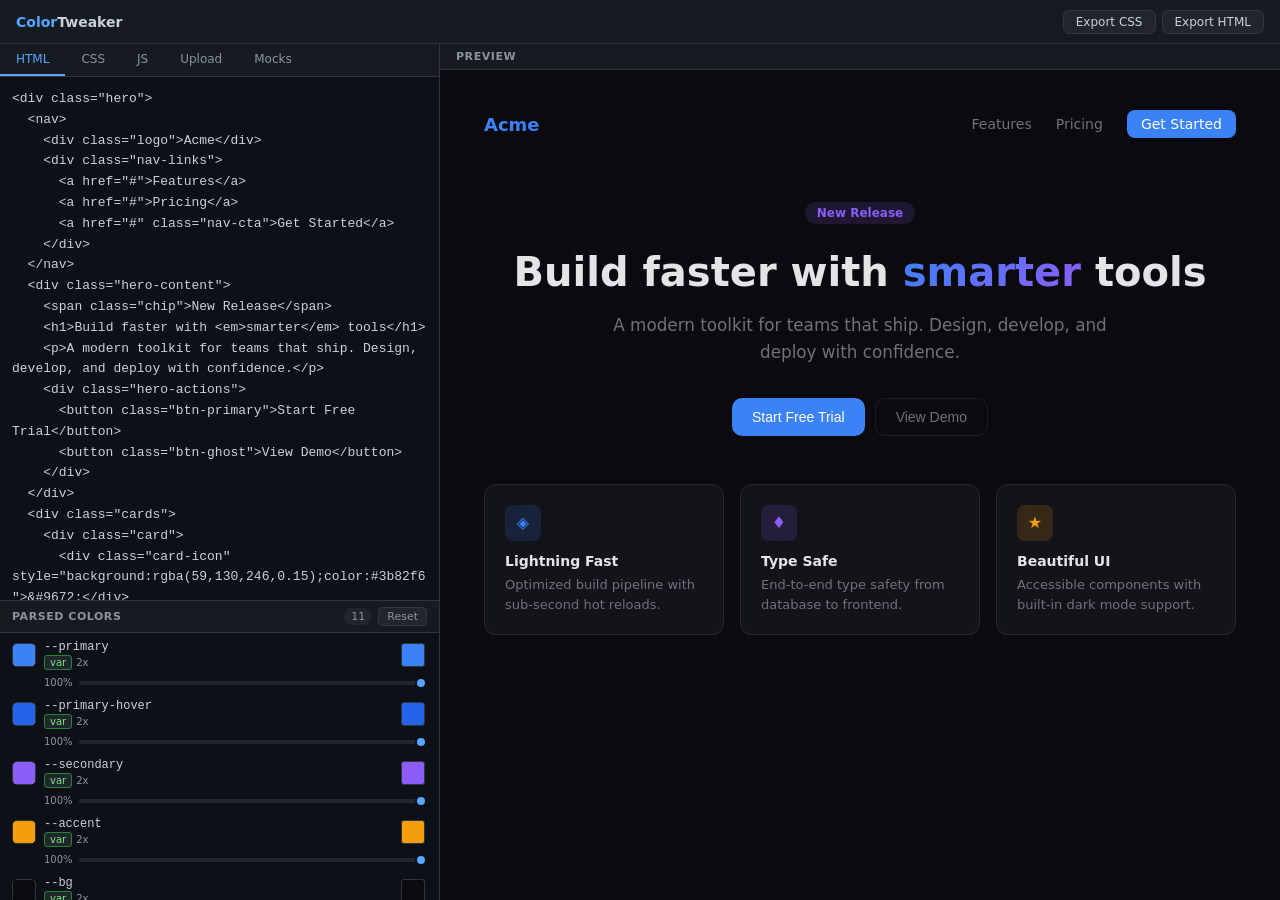
==== color-tweaker/index.html @ cce17941 "Temporary .html deleted" ====
<!DOCTYPE html>
<html lang="en">
<head>
<meta charset="UTF-8">
<meta name="viewport" content="width=device-width, initial-scale=1.0">
<title>ColorTweaker</title>
<link rel="stylesheet" href="styles.css">
</head>
<body>
<div id="app">
  <header>
    <h1><span>Color</span>Tweaker</h1>
    <div class="toolbar">
      <button class="btn" id="btn-export-css">Export CSS</button>
      <button class="btn" id="btn-export-html">Export HTML</button>
    </div>
  </header>
  <main>
    <div class="editor-panel">
      <div class="tabs" id="tabs">
        <button class="tab active" data-tab="html">HTML</button>
        <button class="tab" data-tab="css">CSS</button>
        <button class="tab" data-tab="js">JS</button>
        <button class="tab" data-tab="upload">Upload</button>
        <button class="tab" data-tab="mocks">Mocks<span id="mock-badge"></span></button>
      </div>
      <div class="editor-wrap">
        <textarea id="ed-html" spellcheck="false"></textarea>
        <textarea id="ed-css" class="hidden" spellcheck="false"></textarea>
        <textarea id="ed-js" class="hidden" spellcheck="false"></textarea>

        <div id="panel-upload" class="panel hidden">
          <div class="url-loader">
            <label for="site-url">Website URL</label>
            <div class="url-loader-row">
              <input type="url" id="site-url" placeholder="https://example.com" autocomplete="url">
              <button class="btn-load btn-load-url" id="btn-load-url">Load URL</button>
            </div>
            <div class="load-status" id="url-status" aria-live="polite"></div>
          </div>
          <div class="upload-divider"><span>or load a local build</span></div>
          <div class="drop-zone" id="drop-zone">
            <p>Drop <code>dist/</code> folder here or click to browse</p>
            <input type="file" id="file-input" webkitdirectory multiple hidden>
          </div>
          <div class="file-chips" id="build-files"></div>
          <div class="upload-section">
            <label>TypeScript types (optional)</label>
            <input type="file" id="ts-input" accept=".ts,.d.ts" multiple>
          </div>
          <div class="file-chips" id="ts-files"></div>
          <button class="btn-load" id="btn-load" disabled>Load Build</button>
        </div>

        <div id="panel-mocks" class="panel hidden">
          <div id="mocks-list"><div class="empty">No failed requests captured yet</div></div>
          <button class="btn-apply-mocks hidden" id="btn-apply-mocks">Apply Mocks &amp; Reload</button>
        </div>
      </div>
      <div class="color-panel">
        <div class="cp-head">
          <h3>Parsed Colors</h3>
          <div class="cp-head-right">
            <span class="pill" id="cp-count">0</span>
            <button class="btn-reset" id="btn-reset">Reset</button>
          </div>
        </div>
        <div class="color-list" id="color-list"></div>
      </div>
    </div>
    <div class="preview-panel">
      <div class="preview-head"><h3>Preview</h3></div>
      <iframe id="preview" sandbox="allow-scripts allow-same-origin allow-forms allow-popups"></iframe>
    </div>
  </main>
</div>
<script type="module" src="js/app.js"></script>
</body>
</html>
---- color-tweaker/styles.css ----
/* ============================================
   ColorTweaker — Editor UI Styles
   ============================================ */

/* --- Reset & Variables --- */
*,*::before,*::after{box-sizing:border-box;margin:0;padding:0}
:root{
  --bg:#0d1117;--surface:#161b22;--surface-2:#21262d;
  --border:#30363d;--text:#c9d1d9;--text-muted:#8b949e;
  --accent:#58a6ff;--green:#7ee787;--purple:#d2a8ff;
  --mono:Consolas,Monaco,'Courier New',monospace;
  --sans:-apple-system,BlinkMacSystemFont,'Segoe UI',system-ui,sans-serif;
}
html,body{height:100%;font-family:var(--sans);background:var(--bg);color:var(--text)}
.hidden{display:none}

/* --- App Shell --- */
#app{display:flex;flex-direction:column;height:100vh}

header{
  display:flex;align-items:center;justify-content:space-between;
  padding:0 16px;height:44px;background:var(--surface);
  border-bottom:1px solid var(--border);flex-shrink:0;
}
header h1{font-size:14px;font-weight:600}
header h1 span{color:var(--accent)}

.toolbar{display:flex;gap:6px}
.btn{
  padding:4px 12px;border-radius:6px;border:1px solid var(--border);
  background:var(--surface-2);color:var(--text);font-size:12px;
  cursor:pointer;font-family:var(--sans);
}
.btn:hover{border-color:var(--accent)}

main{display:flex;flex:1;min-height:0}

/* --- Editor Panel (left) --- */
.editor-panel{
  width:440px;flex-shrink:0;display:flex;flex-direction:column;
  border-right:1px solid var(--border);
}

.tabs{
  display:flex;background:var(--surface);
  border-bottom:1px solid var(--border);flex-shrink:0;
}
.tab{
  padding:8px 16px;font-size:12px;color:var(--text-muted);
  cursor:pointer;border:none;border-bottom:2px solid transparent;
  background:none;font-family:var(--sans);
}
.tab:hover{color:var(--text)}
.tab.active{color:var(--accent);border-bottom-color:var(--accent)}

.editor-wrap{flex:1;min-height:0;position:relative}
.editor-wrap textarea{
  position:absolute;inset:0;width:100%;height:100%;
  background:var(--bg);color:var(--text);border:none;
  padding:12px;font-family:var(--mono);font-size:13px;
  line-height:1.6;resize:none;outline:none;tab-size:2;
}
.editor-wrap textarea.hidden{display:none}

/* --- Panels (upload, mocks) --- */
.panel{position:absolute;inset:0;overflow-y:auto;padding:12px;background:var(--bg)}
.panel.hidden{display:none}

/* --- Color Panel --- */
.color-panel{
  border-top:1px solid var(--border);
  max-height:300px;overflow-y:auto;flex-shrink:0;
}
.cp-head{
  display:flex;align-items:center;justify-content:space-between;
  padding:6px 12px;background:var(--surface);
  border-bottom:1px solid var(--border);
  position:sticky;top:0;z-index:1;
}
.cp-head h3{
  font-size:11px;font-weight:600;text-transform:uppercase;
  letter-spacing:.05em;color:var(--text-muted);
}
.cp-head-right{display:flex;align-items:center;gap:6px}
.pill{
  font-size:11px;color:var(--text-muted);
  background:var(--surface-2);padding:2px 7px;border-radius:10px;
}
.btn-reset{
  font-size:11px;padding:2px 8px;border-radius:4px;
  border:1px solid var(--border);background:var(--surface-2);
  color:var(--text-muted);cursor:pointer;font-family:var(--sans);
}
.btn-reset:hover{color:var(--text);border-color:var(--text-muted)}

.color-list{padding:2px 0}
.color-entry{
  display:flex;align-items:center;gap:8px;padding:5px 12px;
  transition:background .1s;
}
.color-entry:hover{background:var(--surface)}

.swatch{
  width:24px;height:24px;border-radius:5px;
  border:1px solid var(--border);flex-shrink:0;
  background-image:
    linear-gradient(45deg,#ccc 25%,transparent 25%),
    linear-gradient(-45deg,#ccc 25%,transparent 25%),
    linear-gradient(45deg,transparent 75%,#ccc 75%),
    linear-gradient(-45deg,transparent 75%,#ccc 75%);
  background-size:8px 8px;
  background-position:0 0,0 4px,4px -4px,-4px 0;
}
.swatch-inner{width:100%;height:100%;border-radius:4px}

.c-info{flex:1;min-width:0}
.c-value{
  font-family:var(--mono);font-size:12px;color:var(--text);
  white-space:nowrap;overflow:hidden;text-overflow:ellipsis;
}
.c-meta{display:flex;align-items:center;gap:4px;margin-top:1px}
.badge{
  font-size:10px;padding:1px 5px;border-radius:3px;
  background:var(--surface-2);color:var(--text-muted);
  border:1px solid var(--border);
}
.badge.v{color:var(--green);border-color:#238636}
.badge.n{color:var(--purple);border-color:#8957e5}
.c-count{font-size:10px;color:var(--text-muted)}

/* --- Color Picker --- */
.picker-wrap{position:relative;width:28px;height:28px;flex-shrink:0}
.picker-wrap input[type="color"]{
  position:absolute;inset:0;width:100%;height:100%;
  border:none;padding:0;cursor:pointer;background:transparent;border-radius:4px;
}
.picker-wrap input[type="color"]::-webkit-color-swatch-wrapper{padding:2px}
.picker-wrap input[type="color"]::-webkit-color-swatch{border-radius:3px;border:1px solid var(--border)}

/* --- Alpha Slider --- */
.alpha-row{display:flex;align-items:center;gap:6px;padding:2px 12px 6px 44px}
.alpha-row label{font-size:10px;color:var(--text-muted);white-space:nowrap;min-width:18px;text-align:right}
.alpha-row input[type="range"]{
  flex:1;height:4px;-webkit-appearance:none;appearance:none;
  background:var(--surface-2);border-radius:2px;outline:none;cursor:pointer;
}
.alpha-row input[type="range"]::-webkit-slider-thumb{
  -webkit-appearance:none;width:12px;height:12px;border-radius:50%;
  background:var(--accent);border:2px solid var(--bg);cursor:pointer;
}
.alpha-row input[type="range"]::-moz-range-thumb{
  width:12px;height:12px;border-radius:50%;
  background:var(--accent);border:2px solid var(--bg);cursor:pointer;
}

/* --- Preview Panel (right) --- */
.preview-panel{flex:1;display:flex;flex-direction:column}
.preview-head{
  display:flex;align-items:center;padding:6px 16px;
  background:var(--surface);border-bottom:1px solid var(--border);flex-shrink:0;
}
.preview-head h3{
  font-size:11px;font-weight:600;text-transform:uppercase;
  letter-spacing:.05em;color:var(--text-muted);
}
.preview-panel iframe{flex:1;border:none;background:#fff;width:100%}

.empty{padding:20px 12px;text-align:center;color:var(--text-muted);font-size:12px}

/* --- Upload Panel --- */
.url-loader label{
  display:block;font-size:11px;font-weight:600;color:var(--text-muted);
  text-transform:uppercase;letter-spacing:.04em;margin-bottom:6px;
}
.url-loader-row{display:flex;gap:8px}
.url-loader-row input{
  min-width:0;flex:1;padding:8px 10px;border-radius:6px;
  border:1px solid var(--border);background:var(--surface);color:var(--text);
  font-family:var(--mono);font-size:12px;outline:none;
}
.url-loader-row input:focus{border-color:var(--accent)}
.btn-load-url{margin-top:0;width:auto;white-space:nowrap}
.load-status{min-height:18px;margin-top:6px;font-size:11px;color:var(--text-muted);line-height:1.45}
.load-status.success{color:var(--green)}
.load-status.error{color:#f85149}
.upload-divider{display:flex;align-items:center;gap:8px;margin:14px 0;color:var(--text-muted);font-size:10px;text-transform:uppercase}
.upload-divider::before,.upload-divider::after{content:"";height:1px;background:var(--border);flex:1}
.drop-zone{
  border:2px dashed var(--border);border-radius:8px;padding:28px 16px;
  text-align:center;cursor:pointer;transition:border-color .2s;
}
.drop-zone:hover,.drop-zone.over{border-color:var(--accent)}
.drop-zone p{font-size:12px;color:var(--text-muted)}
.drop-zone code{color:var(--accent);font-family:var(--mono)}

.upload-section{margin-top:12px}
.upload-section label{
  display:block;font-size:11px;font-weight:600;color:var(--text-muted);
  text-transform:uppercase;letter-spacing:.04em;margin-bottom:6px;
}
.upload-section input[type="file"]{font-size:12px;color:var(--text-muted)}

.file-chips{display:flex;flex-wrap:wrap;gap:4px;margin-top:8px}
.file-chip{
  font-size:10px;padding:2px 8px;border-radius:4px;
  background:var(--surface-2);color:var(--text-muted);border:1px solid var(--border);
}
.file-chip.ts{color:var(--accent);border-color:var(--accent)}

.btn-load{
  margin-top:12px;width:100%;padding:8px;border-radius:6px;border:1px solid var(--accent);
  background:transparent;color:var(--accent);font-size:12px;font-weight:500;
  cursor:pointer;font-family:var(--sans);transition:all .15s;
}
.btn-load:hover{background:var(--accent);color:var(--bg)}
.btn-load:disabled{opacity:.4;cursor:default;background:transparent;color:var(--accent)}

/* --- Mocks Panel --- */
.mock-endpoint{
  margin-bottom:10px;border:1px solid var(--border);border-radius:6px;
  background:var(--surface);overflow:hidden;
}
.mock-head{
  display:flex;align-items:center;gap:6px;padding:6px 10px;
  background:var(--surface-2);font-size:12px;
}
.mock-method{font-weight:700;color:var(--accent);font-family:var(--mono)}
.mock-url{color:var(--text);font-family:var(--mono);flex:1;overflow:hidden;text-overflow:ellipsis;white-space:nowrap}
.mock-status{font-size:10px;padding:1px 6px;border-radius:3px;background:#da363340;color:#f85149}
.mock-status.ok{background:#23863640;color:var(--green)}
.type-select{
  font-size:11px;padding:2px 6px;border-radius:4px;border:1px solid var(--border);
  background:var(--bg);color:var(--text);font-family:var(--sans);cursor:pointer;
}
.mock-body textarea{
  width:100%;min-height:60px;border:none;padding:8px 10px;
  background:var(--bg);color:var(--text);font-family:var(--mono);
  font-size:12px;line-height:1.5;resize:vertical;outline:none;
}
.btn-apply-mocks{
  margin-top:8px;width:100%;padding:8px;border-radius:6px;border:1px solid var(--green);
  background:transparent;color:var(--green);font-size:12px;font-weight:500;
  cursor:pointer;font-family:var(--sans);transition:all .15s;
}
.btn-apply-mocks:hover{background:var(--green);color:var(--bg)}
.mock-count-badge{
  font-size:10px;padding:1px 5px;border-radius:8px;
  background:#da363340;color:#f85149;margin-left:4px;
}

/* --- Scrollbar --- */
::-webkit-scrollbar{width:8px}
::-webkit-scrollbar-track{background:var(--bg)}
::-webkit-scrollbar-thumb{background:var(--surface-2);border-radius:4px}
::-webkit-scrollbar-thumb:hover{background:var(--border)}
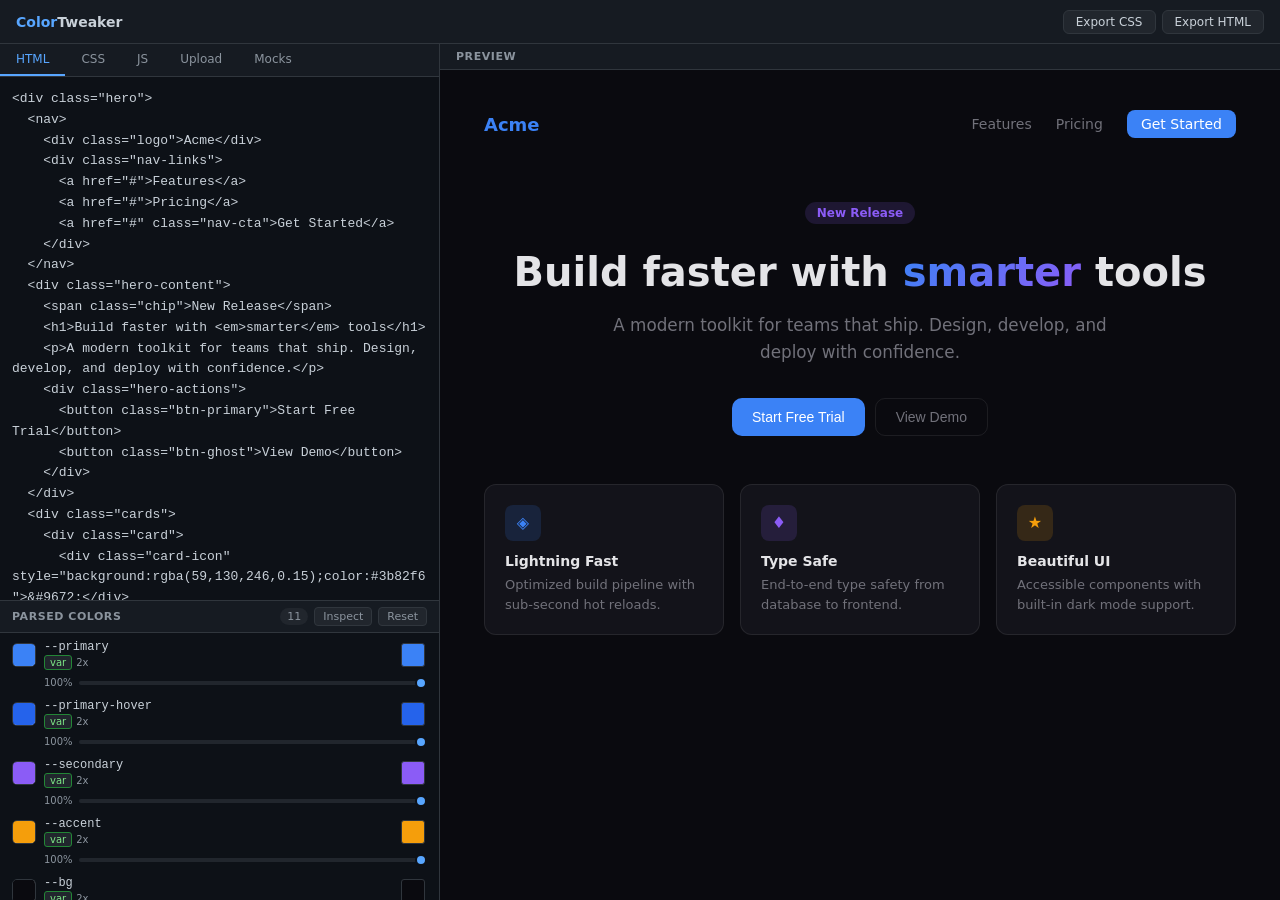
==== commit 2c591156: "Inspecting tool added" ====
--- a/color-tweaker/index.html
+++ b/color-tweaker/index.html
@@ -62,6 +62,7 @@
           <h3>Parsed Colors</h3>
           <div class="cp-head-right">
             <span class="pill" id="cp-count">0</span>
+            <button class="btn-reset" id="btn-inspect-color" aria-pressed="false">Inspect</button>
             <button class="btn-reset" id="btn-reset">Reset</button>
           </div>
         </div>
--- a/color-tweaker/styles.css
+++ b/color-tweaker/styles.css
@@ -52,6 +52,8 @@
 }
 .tab:hover{color:var(--text)}
 .tab.active{color:var(--accent);border-bottom-color:var(--accent)}
+.tab.guarded{opacity:.45;cursor:not-allowed}
+.tab.guarded:hover{color:var(--text-muted)}
 
 .editor-wrap{flex:1;min-height:0;position:relative}
 .editor-wrap textarea{
@@ -92,6 +94,7 @@
   color:var(--text-muted);cursor:pointer;font-family:var(--sans);
 }
 .btn-reset:hover{color:var(--text);border-color:var(--text-muted)}
+.btn-reset.active{color:var(--accent);border-color:var(--accent);background:#58a6ff18}
 
 .color-list{padding:2px 0}
 .color-entry{
@@ -99,6 +102,9 @@
   transition:background .1s;
 }
 .color-entry:hover{background:var(--surface)}
+.color-entry.highlighted{
+  background:#58a6ff18;box-shadow:inset 3px 0 var(--accent);
+}
 
 .swatch{
   width:24px;height:24px;border-radius:5px;
@@ -172,14 +178,14 @@
   display:block;font-size:11px;font-weight:600;color:var(--text-muted);
   text-transform:uppercase;letter-spacing:.04em;margin-bottom:6px;
 }
-.url-loader-row{display:flex;gap:8px}
+.url-loader-row{display:flex;flex-direction:column;gap:8px}
 .url-loader-row input{
   min-width:0;flex:1;padding:8px 10px;border-radius:6px;
   border:1px solid var(--border);background:var(--surface);color:var(--text);
   font-family:var(--mono);font-size:12px;outline:none;
 }
 .url-loader-row input:focus{border-color:var(--accent)}
-.btn-load-url{margin-top:0;width:auto;white-space:nowrap}
+.btn-load-url{margin-top:0;width:100%;white-space:nowrap}
 .load-status{min-height:18px;margin-top:6px;font-size:11px;color:var(--text-muted);line-height:1.45}
 .load-status.success{color:var(--green)}
 .load-status.error{color:#f85149}
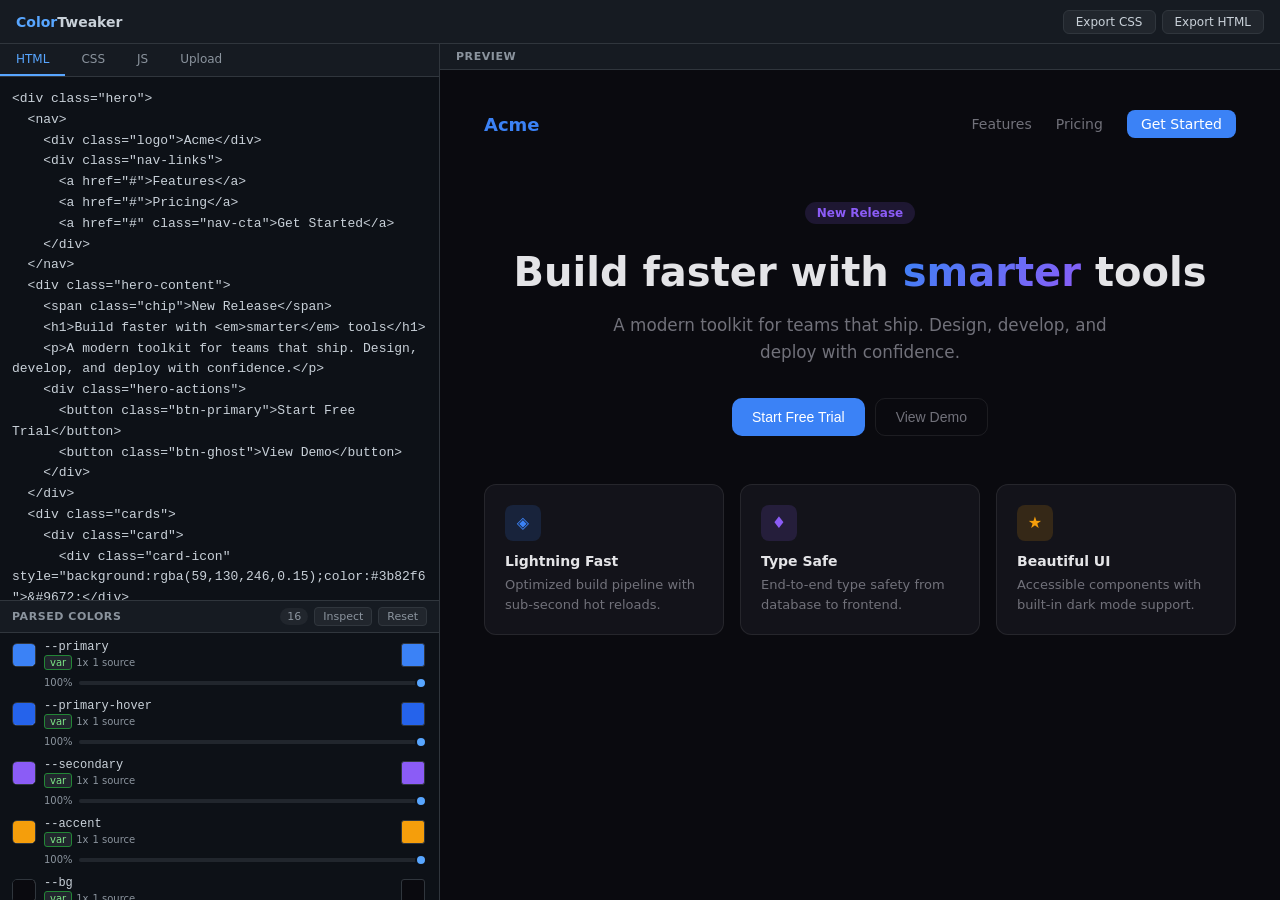
==== commit 78b056bb: "Cleaned mock logic" ====
--- a/color-tweaker/index.html
+++ b/color-tweaker/index.html
@@ -22,7 +22,6 @@
         <button class="tab" data-tab="css">CSS</button>
         <button class="tab" data-tab="js">JS</button>
         <button class="tab" data-tab="upload">Upload</button>
-        <button class="tab" data-tab="mocks">Mocks<span id="mock-badge"></span></button>
       </div>
       <div class="editor-wrap">
         <textarea id="ed-html" spellcheck="false"></textarea>
@@ -44,17 +43,7 @@
             <input type="file" id="file-input" webkitdirectory multiple hidden>
           </div>
           <div class="file-chips" id="build-files"></div>
-          <div class="upload-section">
-            <label>TypeScript types (optional)</label>
-            <input type="file" id="ts-input" accept=".ts,.d.ts" multiple>
-          </div>
-          <div class="file-chips" id="ts-files"></div>
           <button class="btn-load" id="btn-load" disabled>Load Build</button>
-        </div>
-
-        <div id="panel-mocks" class="panel hidden">
-          <div id="mocks-list"><div class="empty">No failed requests captured yet</div></div>
-          <button class="btn-apply-mocks hidden" id="btn-apply-mocks">Apply Mocks &amp; Reload</button>
         </div>
       </div>
       <div class="color-panel">
--- a/color-tweaker/styles.css
+++ b/color-tweaker/styles.css
@@ -64,7 +64,7 @@
 }
 .editor-wrap textarea.hidden{display:none}
 
-/* --- Panels (upload, mocks) --- */
+/* --- Panels --- */
 .panel{position:absolute;inset:0;overflow-y:auto;padding:12px;background:var(--bg)}
 .panel.hidden{display:none}
 
@@ -199,20 +199,11 @@
 .drop-zone p{font-size:12px;color:var(--text-muted)}
 .drop-zone code{color:var(--accent);font-family:var(--mono)}
 
-.upload-section{margin-top:12px}
-.upload-section label{
-  display:block;font-size:11px;font-weight:600;color:var(--text-muted);
-  text-transform:uppercase;letter-spacing:.04em;margin-bottom:6px;
-}
-.upload-section input[type="file"]{font-size:12px;color:var(--text-muted)}
-
 .file-chips{display:flex;flex-wrap:wrap;gap:4px;margin-top:8px}
 .file-chip{
   font-size:10px;padding:2px 8px;border-radius:4px;
   background:var(--surface-2);color:var(--text-muted);border:1px solid var(--border);
 }
-.file-chip.ts{color:var(--accent);border-color:var(--accent)}
-
 .btn-load{
   margin-top:12px;width:100%;padding:8px;border-radius:6px;border:1px solid var(--accent);
   background:transparent;color:var(--accent);font-size:12px;font-weight:500;
@@ -220,39 +211,6 @@
 }
 .btn-load:hover{background:var(--accent);color:var(--bg)}
 .btn-load:disabled{opacity:.4;cursor:default;background:transparent;color:var(--accent)}
-
-/* --- Mocks Panel --- */
-.mock-endpoint{
-  margin-bottom:10px;border:1px solid var(--border);border-radius:6px;
-  background:var(--surface);overflow:hidden;
-}
-.mock-head{
-  display:flex;align-items:center;gap:6px;padding:6px 10px;
-  background:var(--surface-2);font-size:12px;
-}
-.mock-method{font-weight:700;color:var(--accent);font-family:var(--mono)}
-.mock-url{color:var(--text);font-family:var(--mono);flex:1;overflow:hidden;text-overflow:ellipsis;white-space:nowrap}
-.mock-status{font-size:10px;padding:1px 6px;border-radius:3px;background:#da363340;color:#f85149}
-.mock-status.ok{background:#23863640;color:var(--green)}
-.type-select{
-  font-size:11px;padding:2px 6px;border-radius:4px;border:1px solid var(--border);
-  background:var(--bg);color:var(--text);font-family:var(--sans);cursor:pointer;
-}
-.mock-body textarea{
-  width:100%;min-height:60px;border:none;padding:8px 10px;
-  background:var(--bg);color:var(--text);font-family:var(--mono);
-  font-size:12px;line-height:1.5;resize:vertical;outline:none;
-}
-.btn-apply-mocks{
-  margin-top:8px;width:100%;padding:8px;border-radius:6px;border:1px solid var(--green);
-  background:transparent;color:var(--green);font-size:12px;font-weight:500;
-  cursor:pointer;font-family:var(--sans);transition:all .15s;
-}
-.btn-apply-mocks:hover{background:var(--green);color:var(--bg)}
-.mock-count-badge{
-  font-size:10px;padding:1px 5px;border-radius:8px;
-  background:#da363340;color:#f85149;margin-left:4px;
-}
 
 /* --- Scrollbar --- */
 ::-webkit-scrollbar{width:8px}
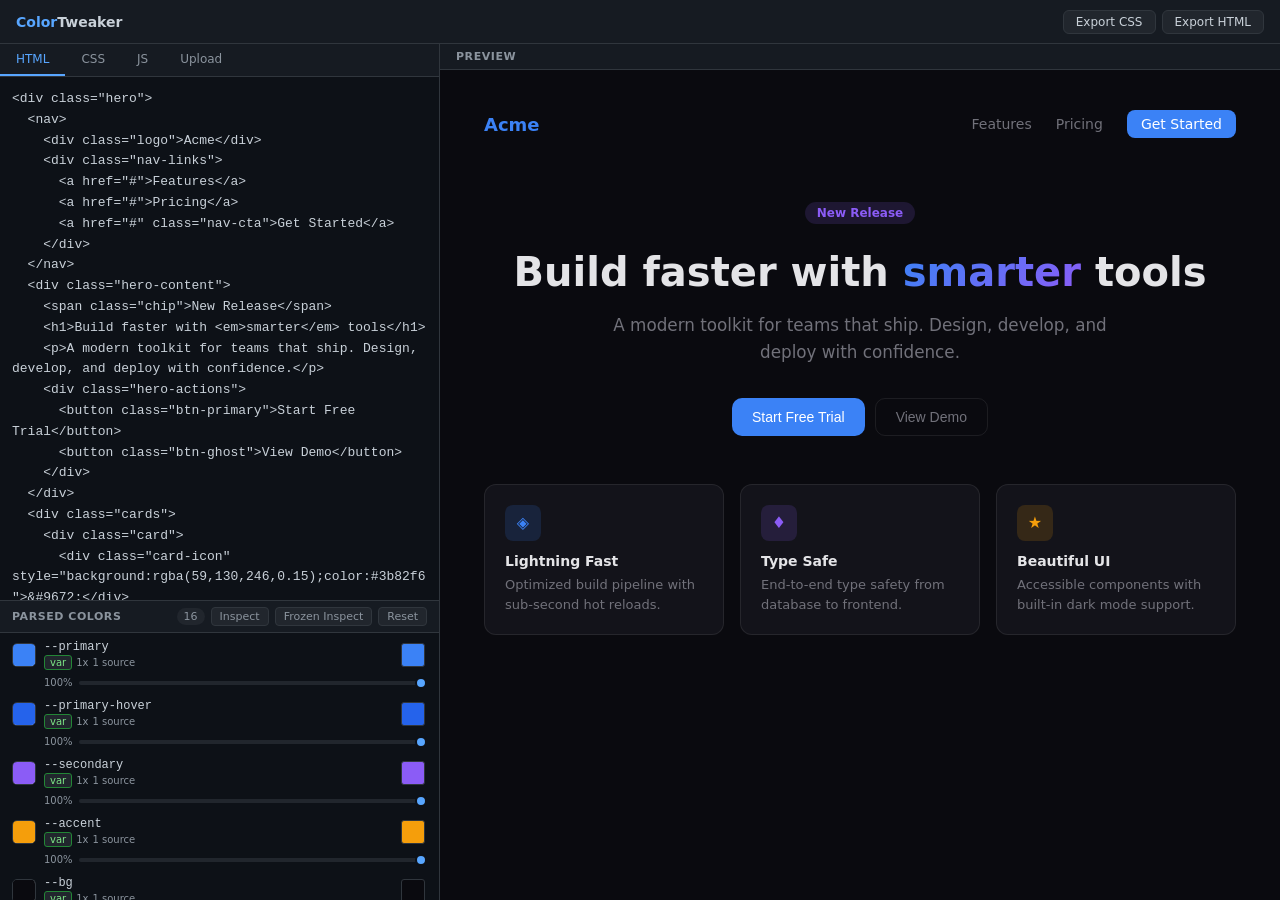
==== commit f06fc355: "Frozen inspect functionality added" ====
--- a/color-tweaker/index.html
+++ b/color-tweaker/index.html
@@ -52,6 +52,7 @@
           <div class="cp-head-right">
             <span class="pill" id="cp-count">0</span>
             <button class="btn-reset" id="btn-inspect-color" aria-pressed="false">Inspect</button>
+            <button class="btn-reset" id="btn-frozen-inspect-color" aria-pressed="false">Frozen Inspect</button>
             <button class="btn-reset" id="btn-reset">Reset</button>
           </div>
         </div>
@@ -60,7 +61,10 @@
     </div>
     <div class="preview-panel">
       <div class="preview-head"><h3>Preview</h3></div>
-      <iframe id="preview" sandbox="allow-scripts allow-same-origin allow-forms allow-popups"></iframe>
+      <div class="preview-surface">
+        <iframe id="preview" sandbox="allow-scripts allow-same-origin allow-forms allow-popups"></iframe>
+        <div id="frozen-inspector-overlay" class="frozen-inspector-overlay" hidden></div>
+      </div>
     </div>
   </main>
 </div>
--- a/color-tweaker/styles.css
+++ b/color-tweaker/styles.css
@@ -169,7 +169,9 @@
   font-size:11px;font-weight:600;text-transform:uppercase;
   letter-spacing:.05em;color:var(--text-muted);
 }
-.preview-panel iframe{flex:1;border:none;background:#fff;width:100%}
+.preview-surface{position:relative;flex:1;min-height:0}
+.preview-panel iframe{position:absolute;inset:0;border:none;background:#fff;width:100%;height:100%}
+.frozen-inspector-overlay{position:absolute;inset:0;z-index:1;cursor:crosshair}
 
 .empty{padding:20px 12px;text-align:center;color:var(--text-muted);font-size:12px}
 
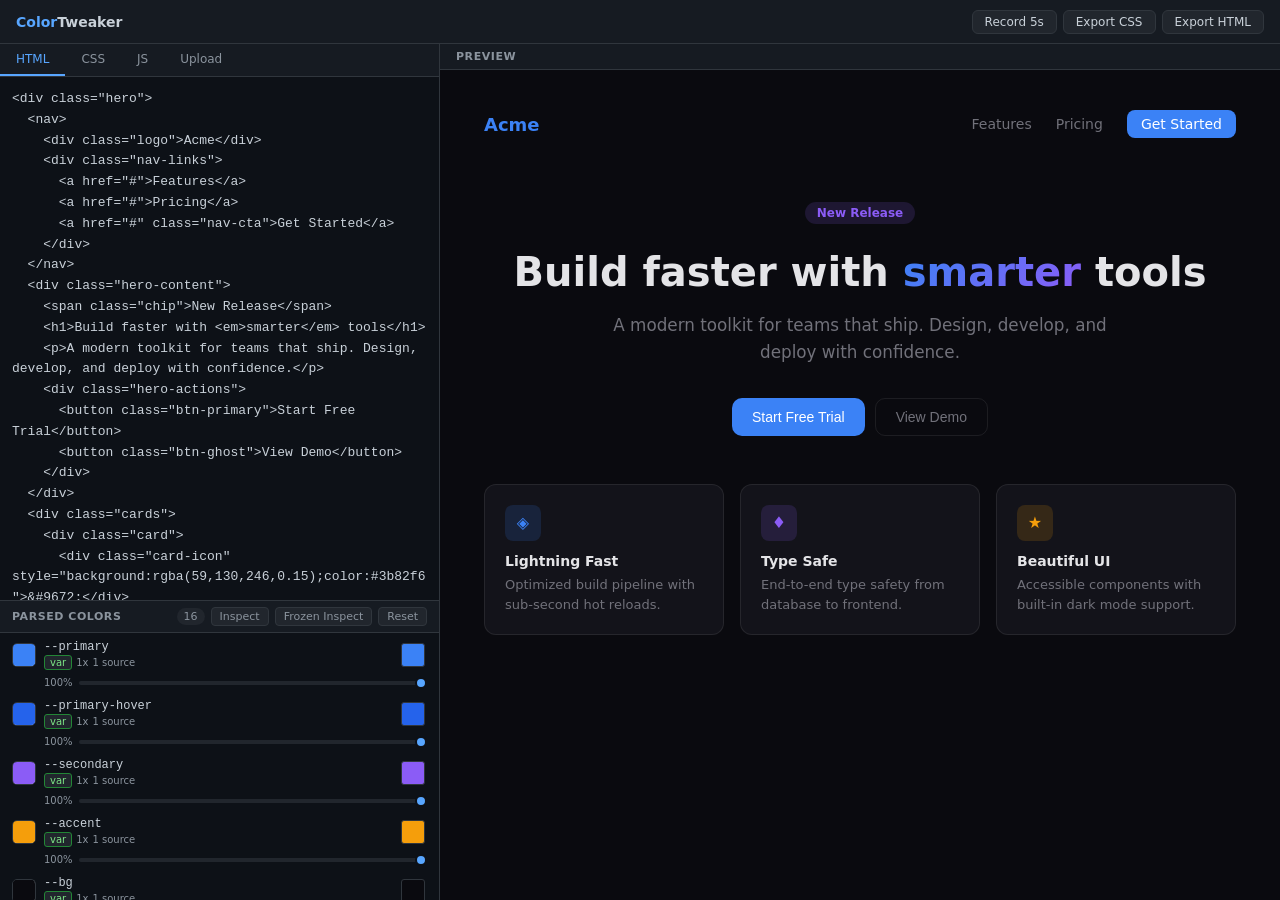
==== commit 564d240e: "Preview recorder logic added" ====
--- a/color-tweaker/index.html
+++ b/color-tweaker/index.html
@@ -11,6 +11,7 @@
   <header>
     <h1><span>Color</span>Tweaker</h1>
     <div class="toolbar">
+      <button class="btn" id="btn-record-preview" title="Choose this tab in the browser capture dialog">Record 5s</button>
       <button class="btn" id="btn-export-css">Export CSS</button>
       <button class="btn" id="btn-export-html">Export HTML</button>
     </div>
@@ -68,6 +69,9 @@
     </div>
   </main>
 </div>
+<button class="recording-stop" id="btn-stop-recording" type="button" aria-label="Stop recording" title="Stop recording" hidden>
+  <span aria-hidden="true"></span>
+</button>
 <script type="module" src="js/app.js"></script>
 </body>
 </html>
--- a/color-tweaker/styles.css
+++ b/color-tweaker/styles.css
@@ -173,6 +173,26 @@
 .preview-panel iframe{position:absolute;inset:0;border:none;background:#fff;width:100%;height:100%}
 .frozen-inspector-overlay{position:absolute;inset:0;z-index:1;cursor:crosshair}
 
+body.recording-preview-mode #app > header,
+body.recording-preview-mode .editor-panel,
+body.recording-preview-mode .preview-head{display:none}
+body.recording-preview-mode .preview-panel{
+  position:fixed;inset:0;z-index:1000;width:100vw;height:100vh;
+  background:#fff;
+}
+body.recording-preview-mode .preview-surface{width:100%;height:100%}
+.recording-stop{
+  position:fixed;top:12px;right:12px;z-index:2000;
+  display:grid;place-items:center;width:30px;height:30px;padding:0;
+  border:1px solid rgba(255,255,255,.75);border-radius:50%;
+  background:rgba(220,38,38,.88);box-shadow:0 2px 10px rgba(0,0,0,.3);
+  cursor:pointer;transition:transform .12s ease,background .12s ease;
+}
+.recording-stop[hidden]{display:none}
+.recording-stop:hover{background:#ef4444;transform:scale(1.06)}
+.recording-stop:focus-visible{outline:2px solid #fff;outline-offset:2px}
+.recording-stop span{width:9px;height:9px;border-radius:2px;background:#fff}
+
 .empty{padding:20px 12px;text-align:center;color:var(--text-muted);font-size:12px}
 
 /* --- Upload Panel --- */
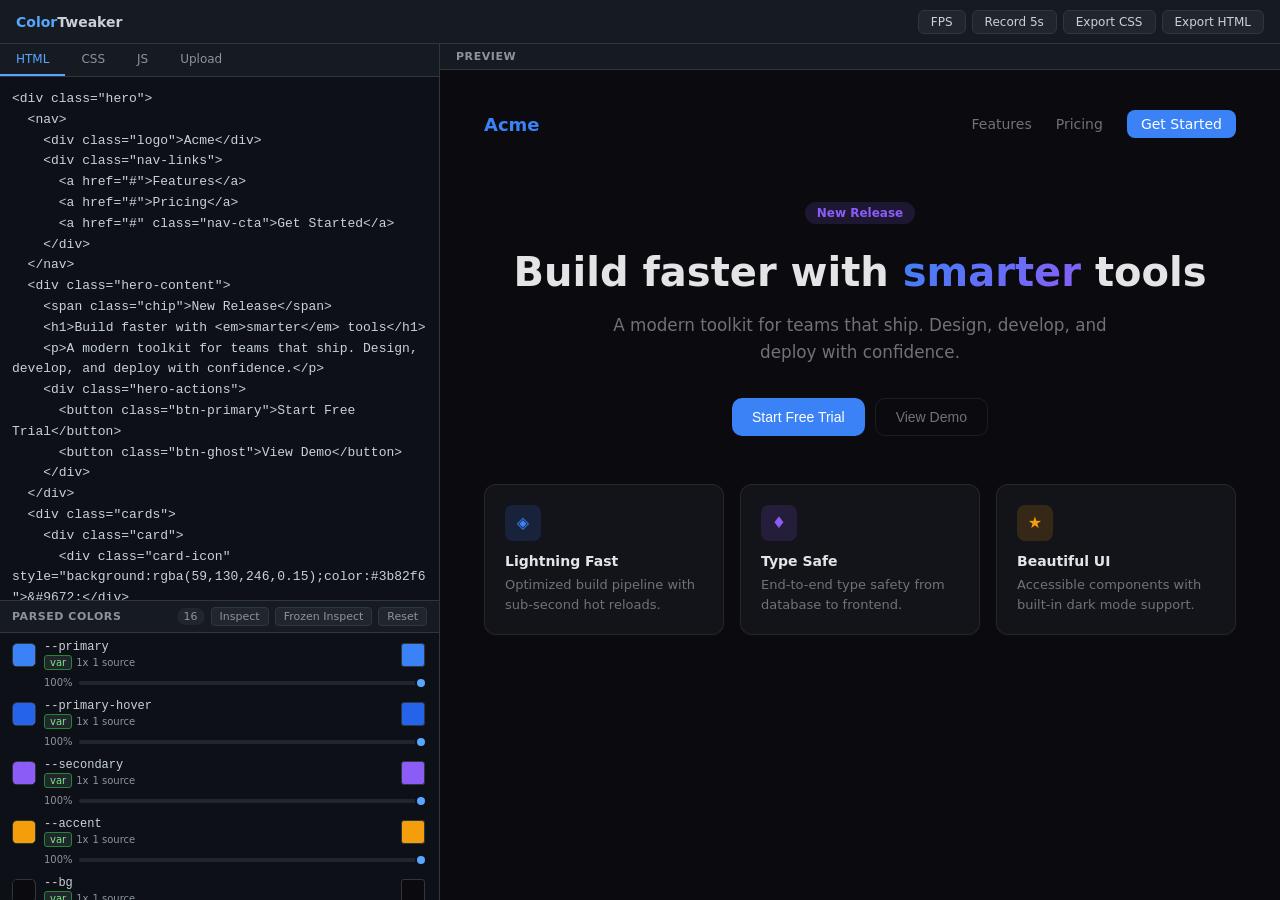
==== commit 51ec89bd: "Recorder's frame rate regulator added" ====
--- a/color-tweaker/index.html
+++ b/color-tweaker/index.html
@@ -11,6 +11,17 @@
   <header>
     <h1><span>Color</span>Tweaker</h1>
     <div class="toolbar">
+      <details class="recording-settings">
+        <summary class="btn" title="Recording settings">FPS</summary>
+        <div class="recording-settings-popover">
+          <label for="recording-fps">Capture frame rate</label>
+          <div class="recording-fps-input">
+            <input id="recording-fps" type="number" min="1" max="60" step="1" value="30" aria-describedby="recording-fps-note">
+            <span>FPS</span>
+          </div>
+          <p id="recording-fps-note">Above 30 FPS can increase encoder load and may reduce smoothness or output quality.</p>
+        </div>
+      </details>
       <button class="btn" id="btn-record-preview" title="Choose this tab in the browser capture dialog">Record 5s</button>
       <button class="btn" id="btn-export-css">Export CSS</button>
       <button class="btn" id="btn-export-html">Export HTML</button>
--- a/color-tweaker/styles.css
+++ b/color-tweaker/styles.css
@@ -25,13 +25,34 @@
 header h1{font-size:14px;font-weight:600}
 header h1 span{color:var(--accent)}
 
-.toolbar{display:flex;gap:6px}
+.toolbar{display:flex;align-items:center;gap:6px}
 .btn{
   padding:4px 12px;border-radius:6px;border:1px solid var(--border);
   background:var(--surface-2);color:var(--text);font-size:12px;
   cursor:pointer;font-family:var(--sans);
 }
 .btn:hover{border-color:var(--accent)}
+.recording-settings{position:relative}
+.recording-settings summary{list-style:none}
+.recording-settings summary::-webkit-details-marker{display:none}
+.recording-settings[open] summary{border-color:var(--accent)}
+.recording-settings-popover{
+  position:absolute;top:calc(100% + 8px);right:0;z-index:20;width:230px;
+  padding:12px;border:1px solid var(--border);border-radius:8px;
+  background:var(--surface);box-shadow:0 10px 30px rgba(0,0,0,.4);
+}
+.recording-settings-popover label{
+  display:block;margin-bottom:7px;color:var(--text);font-size:12px;font-weight:600;
+}
+.recording-fps-input{display:flex;align-items:center;gap:7px}
+.recording-fps-input input{
+  width:72px;padding:5px 7px;border:1px solid var(--border);border-radius:5px;
+  background:var(--bg);color:var(--text);font:12px var(--mono);
+}
+.recording-fps-input span{color:var(--text-muted);font-size:11px}
+.recording-settings-popover p{
+  margin-top:8px;color:#f59e0b;font-size:10px;line-height:1.4;
+}
 
 main{display:flex;flex:1;min-height:0}
 
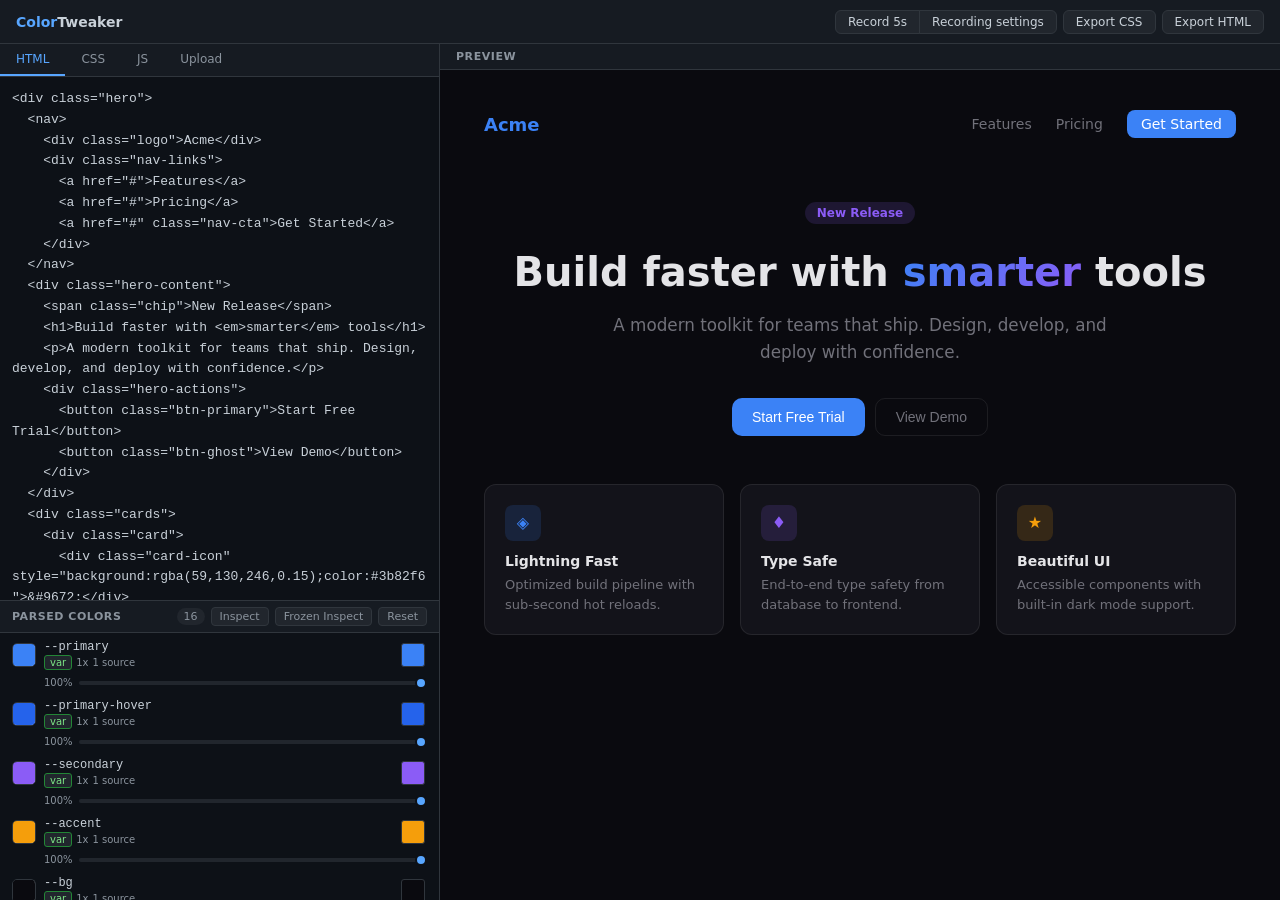
==== commit 5ca4e1a6: "Configuraiton for recording fixed" ====
--- a/color-tweaker/index.html
+++ b/color-tweaker/index.html
@@ -11,18 +11,21 @@
   <header>
     <h1><span>Color</span>Tweaker</h1>
     <div class="toolbar">
-      <details class="recording-settings">
-        <summary class="btn" title="Recording settings">FPS</summary>
-        <div class="recording-settings-popover">
-          <label for="recording-fps">Capture frame rate</label>
-          <div class="recording-fps-input">
-            <input id="recording-fps" type="number" min="1" max="60" step="1" value="30" aria-describedby="recording-fps-note">
-            <span>FPS</span>
+      <div class="recording-controls">
+        <button class="btn" id="btn-record-preview" title="Choose this tab in the browser capture dialog">Record 5s</button>
+        <details class="recording-settings">
+          <summary class="btn" title="Recording settings">Recording settings</summary>
+          <div class="recording-settings-popover">
+            <label for="recording-fps">Capture frame rate</label>
+            <div class="recording-fps-input">
+              <input id="recording-fps" type="number" min="1" max="60" step="1" value="30" aria-describedby="recording-fps-note">
+              <span>FPS</span>
+            </div>
+            <p id="recording-fps-note">Above 30 FPS can increase encoder load and may reduce smoothness or output quality.</p>
           </div>
-          <p id="recording-fps-note">Above 30 FPS can increase encoder load and may reduce smoothness or output quality.</p>
-        </div>
-      </details>
-      <button class="btn" id="btn-record-preview" title="Choose this tab in the browser capture dialog">Record 5s</button>
+        </details>
+      </div>
+      <output class="recording-score" id="recording-score" aria-live="polite" hidden></output>
       <button class="btn" id="btn-export-css">Export CSS</button>
       <button class="btn" id="btn-export-html">Export HTML</button>
     </div>
--- a/color-tweaker/styles.css
+++ b/color-tweaker/styles.css
@@ -32,8 +32,12 @@
   cursor:pointer;font-family:var(--sans);
 }
 .btn:hover{border-color:var(--accent)}
+.recording-controls{display:flex;align-items:stretch}
+.recording-controls > .btn{border-radius:6px 0 0 6px}
 .recording-settings{position:relative}
-.recording-settings summary{list-style:none}
+.recording-settings summary{
+  height:100%;margin-left:-1px;border-radius:0 6px 6px 0;list-style:none;
+}
 .recording-settings summary::-webkit-details-marker{display:none}
 .recording-settings[open] summary{border-color:var(--accent)}
 .recording-settings-popover{
@@ -53,6 +57,12 @@
 .recording-settings-popover p{
   margin-top:8px;color:#f59e0b;font-size:10px;line-height:1.4;
 }
+.recording-score{
+  max-width:230px;overflow:hidden;color:var(--accent);font-size:11px;
+  text-overflow:ellipsis;white-space:nowrap;
+}
+.recording-score[data-state="pending"]{color:var(--text-muted)}
+.recording-score[data-state="error"]{color:#ef4444}
 
 main{display:flex;flex:1;min-height:0}
 
